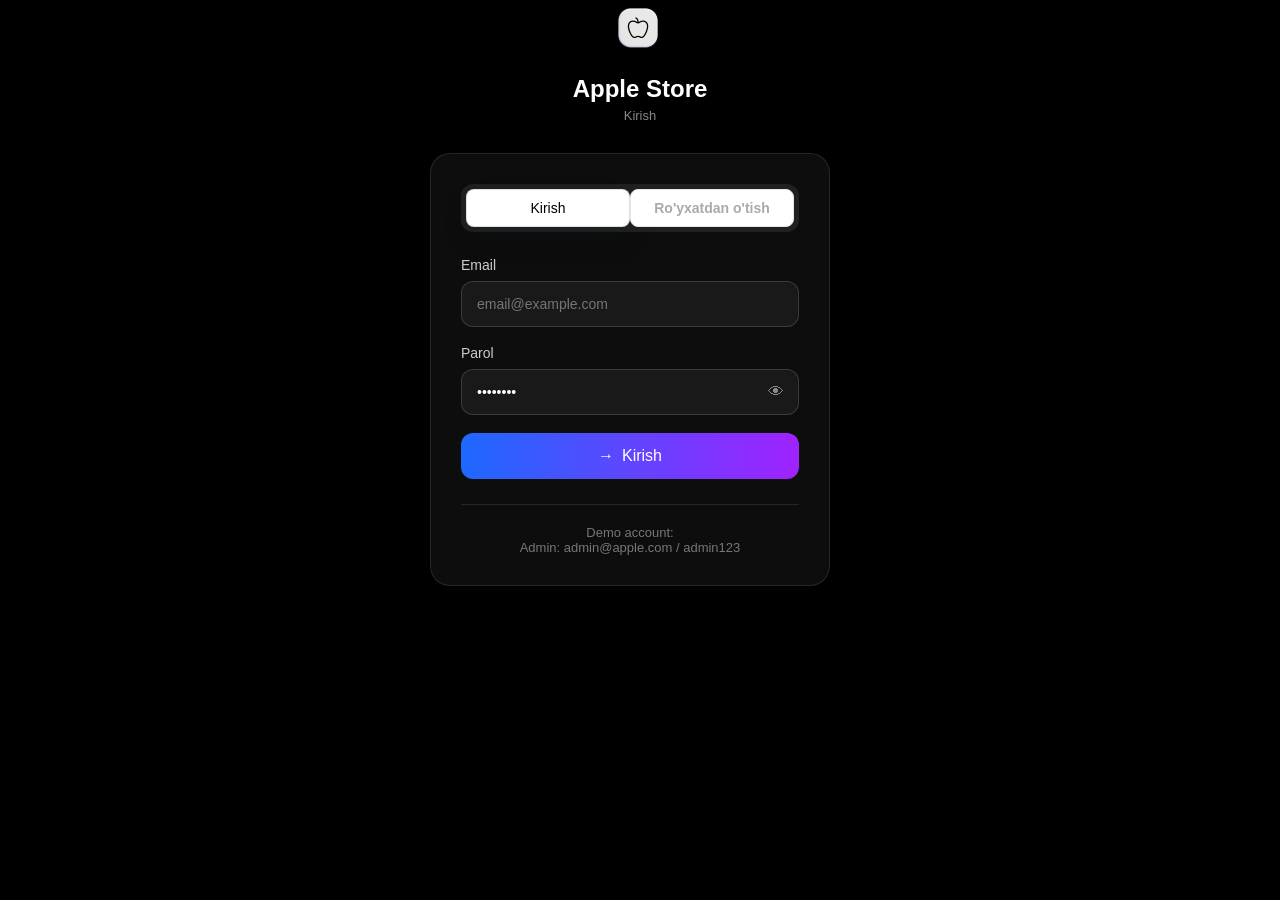
==== access.html @ a1ffae5e "the is end" ====
<!DOCTYPE html>
<html lang="en">
<head>
    <meta charset="UTF-8">
    <meta name="viewport" content="width=device-width, initial-scale=1.0">
    <title>Access</title>
    <link rel="stylesheet" href="apple.css">
</head>
<body>
    <div class="container">
    <div class="logo-section">
        <div class="apple-logo">
            <img class="" src="image.png" alt="">
        </div>
        <div class="title">Apple Store</div>
        <div class="subtitle" id="subtitle-text">Kirish</div>
    </div>

    <div class="auth-card">
        <div class="tabs">
            <div class="tab active" onclick="switchTab('login')">Kirish</div>
            <div class="tab" onclick="switchTab('register')">Ro'yxatdan o'tish</div>
        </div>

        <form id="login-form">
            <div class="form-group">
                <label>Email</label>
                <div class="input-wrapper">
                    <input type="email" placeholder="email@example.com">
                </div>
            </div>
            <div class="form-group">
                <label>Parol</label>
                <div class="input-wrapper">
                    <input type="password" value="password">
                    <span class="eye-icon">👁</span>
                </div>
            </div>
            <button type="submit" class="btn-submit">
                <span>→</span> Kirish
            </button>
        </form>

        <form id="register-form" class="hidden">
            <div class="form-group">
                <label>To'liq ism</label>
                <div class="input-wrapper"><input type="text" placeholder="Ismingiz"></div>
            </div>
            <div class="form-group">
                <label>Email</label>
                <div class="input-wrapper"><input type="email" placeholder="email@example.com"></div>
            </div>
            <div class="form-group">
                <label>Telefon</label>
                <div class="input-wrapper"><input type="text" placeholder="+998 90 123 45 67"></div>
            </div>
            <div class="form-group">
                <label>Parol</label>
                <div class="input-wrapper"><input type="password" placeholder="••••••••"></div>
            </div>
            <div class="form-group">
                <label>Parolni tasdiqlang</label>
                <div class="input-wrapper"><input type="password" placeholder="••••••••"></div>
            </div>
            <button type="submit" class="btn-submit">
                Ro'yxatdan o'tish
            </button>
        </form>

        <div class="demo-section" id="demo-info">
            <p>Demo account:</p>
            <p>Admin: admin@apple.com / admin123</p>
        </div>
    </div>
</div>


<script src="java.js"></script>
</body>
</html>
---- apple.css ----
* {
    margin: 0;
    padding: 0;
    box-sizing: border-box;
}

body {
  margin: 0;
  font-family: 'Arial', sans-serif;
  background-color: #0b0617; 
}

.header {
  background-color: #0b0617;
  padding: 15px 0;
  color: #ffffff;
  border-bottom: 1px solid rgba(255, 255, 255, 0.1);
}

.header__container {
  max-width: 1200px;
  margin: 0 auto;
  display: flex;
  align-items: center;
  justify-content: space-between;
  padding: 0 20px;
}

.header__logo-img {
    width: 50px;
    height: auto;
    cursor: pointer;
    transition: transform 0.6s ease-in-out;
}

.header__logo-img:hover {
    transform: rotate(360deg);
}

.header__logo {
  display: flex;
  align-items: center;
  text-decoration: none;
  gap: 10px;
}

.header__logo-text {
  font-size: 20px;
  font-weight: 500;
}

/* Navigatsiya */
.header__list {
  display: flex;
  list-style: none;
  gap: 30px;
  margin: 0;
  padding: 0;
  justify-content: center;
  align-items: center;
}

.header__link {
  color: #b0b0b0;
  text-decoration: none;
  font-size: 16px;
  transition: color 0.3s;
}

.header__link:hover {
  color: #ffffff;
}

.header__item--active {
  background-color: rgba(255, 255, 255, 0.1);
  padding: 8px 16px;
  border-radius: 8px;
}

.header__item--active{
  color: #ffffff;
}

.header__link--active {
  color: #ffffff;
}

.header__login-btn {
  background: linear-gradient(90deg, #3b59ff 0%, #8e2de2 100%);
  border: none;
  padding: 10px 25px;
  border-radius: 20px;
  color: white;
  font-size: 16px;
  cursor: pointer;
  display: flex;
  align-items: center;
  gap: 8px;
  transition: opacity 0.3s;
  


}

.header__login-btn:hover {
  opacity: 0.9;
}

.header__actions {
  display: flex;
  align-items: center;
  gap: 15px;
}

.hero {
  background: radial-gradient(circle at center, #1a0b2e 0%, #05020a 100%);
  min-height: 80vh; 
  display: flex;
  align-items: center;
  justify-content: center;
  text-align: center;
  color: #ffffff;
  padding: 40px 20px;
}

.hero__container {
  max-width: 800px;
}

.hero__badge {
  display: inline-flex;
  align-items: center;
  gap: 8px;
  background: rgba(255, 255, 255, 0.05);
  border: 1px solid rgba(255, 255, 255, 0.1);
  padding: 6px 16px;
  border-radius: 20px;
  margin-bottom: 30px;
}

.hero__badge-icon {
  color: #f4d03f;
}

.hero__badge-text {
  font-size: 14px;
  letter-spacing: 0.5px;
}

.hero__title {
  font-size: 72px; 
  font-weight: 600;
  line-height: 1.1;
  margin-bottom: 20px;
}

.hero__text {
  font-size: 18px;
  color: #b0b0b0;
  margin-bottom: 40px;
  max-width: 600px;
  margin-left: auto;
  margin-right: auto;
}

.hero__button {
  background-color: #ffffff;
  color: #000000;
  border: none;
  padding: 14px 32px;
  border-radius: 30px;
  font-size: 16px;
  font-weight: 500;
  cursor: pointer;
  display: inline-flex;
  align-items: center;
  gap: 10px;
  transition: transform 0.2s ease;
}

.hero__button:hover {
  transform: scale(1.05); 
}

.hero__button-arrow {
  font-size: 18px;
}

@media (max-width: 768px) {
  .hero__title {
    font-size: 40px;
  }
}



.section {
    background-color: #000000;
    padding: 40px 20px;
    width: 100%;
    margin: 0 auto;
}

.section__title {
    color: #ffffff;
    font-size: 68px;
    font-weight: 300;
    margin-bottom: 10px;
    margin-top: 77px;
    text-align: center;
}

.section__text {
    color: #b0b0b0;
    font-size: 20px;
    text-align: center;
    margin-bottom: 40px;
}



.product {
  position: relative;
  width: 420px;
  height: 280px;
  border-radius: 28px;
  overflow: hidden;
  background-color: #000;
  font-family: sans-serif;
}


.product__background {
  position: absolute;
  inset: 0;
}

.product__img {
  width: 100%;
  height: 100%;
  object-fit: cover;
  filter: brightness(0.5); 
}

.product__content {
  position: relative;
  height: 100%;
  padding: 32px;
  display: flex;
  flex-direction: column;
  color: white;
}

.product__icon-box {
  width: 48px;
  height: 48px;
  background: rgba(255, 255, 255, 0.15);
  backdrop-filter: blur(8px);
  border-radius: 12px;
  display: flex;
  align-items: center;
  justify-content: center;
  margin-bottom: 20px;
}

.product__title {
  font-size: 28px;
  margin: 0 0 8px 0;
}

.product__list {
  list-style: none; 
  padding: 0;
  margin: 0;
  display: flex;
  gap: 6px; 
  flex-wrap: wrap; 
}

.product__list-item {
  font-size: 16px;
  color: rgba(255, 255, 255, 0.7);
}

.product__link {
  margin-top: auto; 
  text-decoration: none;
  color: white;
  font-weight: 500;
  display: flex;
  align-items: center;
  gap: 5px;
}

.product__link-arrow {
  transition: transform 0.2s;
}

.product__link:hover .product__link-arrow {
  transform: translateX(4px);
}

.inventory__header {
    text-align: center;
    margin-bottom: 60px;
}

.inventory__title {
    font-size: 42px;
    font-weight: 600;
    margin-bottom: 10px;
}

.inventory__desc {
    color: #86868b;
    font-size: 18px;
}

/* Ro'yxat ko'rinishi */
.inventory__list {
    display: flex;
    flex-direction: column;
}

.inventory__item {
    display: flex;
    align-items: center;
    padding: 40px 0;
    border-bottom: 1px solid #333; /* Mahsulotlar orasidagi chiziq */
    transition: background 0.3s ease;
}

.inventory__item:hover {
    background: rgba(255, 255, 255, 0.03); /* Sichqoncha kelganda ozgina yorug'lik */
}

.inventory__visual {
    flex: 1;
    display: flex;
    justify-content: center;
}

.inventory__img {
    max-width: 200px;
    height: auto;
    object-fit: contain;
}

.inventory__info {
    flex: 1;
    padding-left: 40px;
}

.inventory__category {
    font-size: 12px;
    text-transform: uppercase;
    color: #0071e3; /* Ko'k rangli kategoriya */
    letter-spacing: 1px;
    font-weight: bold;
}

.inventory__name {
    font-size: 28px;
    margin: 10px 0;
}

.inventory__details {
    font-size: 16px;
    color: #a1a1a6;
    margin-bottom: 20px;
}

.inventory__btn {
    display: inline-block;
    color: #0071e3;
    text-decoration: none;
    font-size: 16px;
    font-weight: 400;
}

.inventory__btn:hover {
    text-decoration: underline;
}

/* Mobil qurilmalar uchun */
@media (max-width: 768px) {
    .inventory__item {
        flex-direction: column;
        text-align: center;
    }
    
    .inventory__info {
        padding-left: 0;
        margin-top: 20px;
    }
}


.showcase__header {
    text-align: center;
    margin-bottom: 50px;
}

.showcase__main-title {
  color: #ffffff;
    font-size: 40px;
    font-weight: 700;
    letter-spacing: -1px;
}

.showcase__subtitle {
    color: #808085;
    font-size: 16px;
}

/* Grid dizayni */
.showcase__grid {
    display: grid;
    grid-template-columns: 1fr 1fr;
    gap: 25px;
}

/* Har bir mahsulot bloki */
.showcase__unit {
    position: relative;
    background: linear-gradient(145deg, #1c1c1f, #111113);
    border: 1px solid #2a2a2d;
    border-radius: 28px;
    height: 400px;
    overflow: hidden;
    display: flex;
    transition: transform 0.4s ease, border-color 0.4s ease;
}

.showcase__unit:hover {
    transform: translateY(-5px);
    border-color: #444;
}

.showcase__content {
    flex: 1;
    padding: 40px;
    z-index: 2;
    display: flex;
    flex-direction: column;
}

/* Ikonka atrofidagi aylana */
.showcase__icon-ring {
    width: 45px;
    height: 45px;
    background: rgba(255, 255, 255, 0.05);
    border-radius: 12px;
    display: flex;
    align-items: center;
    justify-content: center;
    margin-bottom: 25px;
}

.showcase__icon-ring img {
    width: 22px;
    filter: invert(1);
}

.showcase__name {
  color: #ffffff;
    font-size: 26px;
    margin-bottom: 10px;
}

.showcase__text {
    color: #a1a1a6;
    font-size: 14px;
    line-height: 1.5;
    max-width: 180px;
}

.showcase__more {
    margin-top: auto;
    color: #fff;
    text-decoration: none;
    font-size: 14px;
    font-weight: 500;
}

/* Rasm joylashuvi */
.showcase__image-box {
    flex: 1;
    position: relative;
}

.showcase__img {
    /* position: absolute;
    bottom: -20px;
    right: -20px;
    width: 120%;
    height: auto;
    object-fit: cover;
    opacity: 0.8; */
    width: 300px;
    height: 400px;
}

/* Mobil uchun */
@media (max-width: 900px) {
    .showcase__grid {
        grid-template-columns: 1fr;
    }
    .showcase__unit {
        height: auto;
        min-height: 350px;
    }
}


/* Tashqi qobiq - qora fon berish uchun */
.footer__big-box {
    background-color: #000;
    padding: 100px 0;
    display: flex;
    justify-content: center;
    align-items: center;
}

/* Asosiy gradient blok */
.footer {
    width: 90%;
    max-width: 800px;
    background: linear-gradient(135deg, #4d5efb 0%, #a633f7 50%, #f52d8e 100%);
    border-radius: 30px; /* Yumshoq burchaklar */
    padding: 60px 20px;
    text-align: center;
    box-shadow: 0 20px 40px rgba(0, 0, 0, 0.3);
}

.footer__container {
    display: flex;
    justify-content: center;
    align-items: center;
}

/* Sarlavha stili */
.footer__title {
    color: #fff;
    font-size: 36px;
    font-weight: 700;
    margin: 0 0 15px 0;
    line-height: 1.2;
    font-family: 'Arial', sans-serif;
}

/* Kichik matn */
.footer__text {
    color: rgba(255, 255, 255, 0.9);
    font-size: 16px;
    margin-bottom: 35px;
}

/* Tugma dizayni */
.footer__btn {
    background-color: #fff;
    border: none;
    border-radius: 50px; /* Dumaloq tugma */
    padding: 12px 35px;
    cursor: pointer;
    transition: transform 0.2s ease, box-shadow 0.2s ease;
}

.footer__btn:hover {
    transform: scale(1.05); /* Sichqoncha kelganda kattalashadi */
    box-shadow: 0 10px 20px rgba(0, 0, 0, 0.1);
}

.user-icon {
    color: #000;
    font-size: 16px;
    font-weight: 600;
    margin: 0;
}

/* Mobil qurilmalar uchun moslashuv */
@media (max-width: 600px) {
    .footer__title {
        font-size: 24px;
    }
    
    .footer {
        padding: 40px 15px;
        margin: 0 20px;
    }
}

.container {
    max-width: 1200px;
    margin: 0 auto;
    padding: 60px 20px;
}

.main-container {
    max-width: 1200px;
    margin: 0 auto;
    padding: 0 20px;
}

.btn {
    padding: 14px 28px;
    border-radius: 30px;
    text-decoration: none;
    font-weight: 600;
    display: inline-block;
    border: none;
    transition: 0.3s ease;
    cursor: pointer;
}

.btn--blue { 
    background: #0071e3; 
    color: #fff; 
}

.btn--outline { 
    border: 1px solid #424245; 
    color: #fff; 
}

.btn--white { 
    background: #fff; 
    color: #000; 
}

.btn--glass { 
    background: rgba(255, 255, 255, 0.1); 
    color: #fff; 
    border: 1px solid rgba(255, 255, 255, 0.4); 
}

.intro { 
    text-align: center; 
    padding: 100px 0; 
}

.intro__label { 
    color: #86868b; 
    font-size: 14px; 
    font-weight: 700; 
    margin-bottom: 15px; 
    display: block; 
}

.intro__title { 
    font-size: clamp(40px, 8vw, 72px); 
    line-height: 1.1; 
    background: linear-gradient(#fff, #a2a2f1); 
    -webkit-background-clip: text; 
    -webkit-text-fill-color: transparent; 
}

.intro__subtitle { 
    color: #86868b; 
    font-size: 20px; 
    margin: 30px auto; 
    max-width: 600px; 
}

.intro__img { 
    width: 100%; 
    max-width: 550px; 
    border-radius: 30px; 
    margin: 40px 0; 
}

.intro__actions { 
    display: flex; 
    justify-content: center; 
    gap: 15px; 
}

.colors { 
    text-align: center; 
    padding: 60px 0; 
}

.colors__title { 
    font-size: 36px; 
    margin-bottom: 10px; 
}

.colors__text { 
    color: #86868b; 
    font-size: 18px; 
}

.colors__list { 
    display: flex; 
    justify-content: center; 
    gap: 25px; 
    flex-wrap: wrap; 
}

.colors__item { 
    display: grid; 
    align-items: center; 
    font-size: 14px; 
}

.colors__dot { 
    width: 20px; 
    height: 20px; 
    border-radius: 50%; 
    margin-right: 8px; 
    border: 1px solid #333; 
}

.colors__dot--natural {
   background: #8e8e88;
   width: 100px;
   height: 100px;
   margin-top: 25px;
}
.colors__dot--blue {
  background: #2f4452; 
  width: 100px;
  height: 100px;
  margin-top: 25px;
}
.colors__dot--white {
  background: #e5e5e5; 
  width: 100px;
  height: 100px;
  margin-top: 25px;
}
.colors__dot--black {
  background: #35393b; 
  width: 100px;
  height: 100px;
  margin-top: 25px;
}

.features { 
    padding: 100px 0; 
}

.features__main-title { 
    text-align: center; 
    font-size: 48px; 
    margin-bottom: 10px; 
}

.features__main-desc { 
    text-align: center; 
    color: #86868b; 
    margin-bottom: 50px; 
}

.features__grid { 
    display: grid; 
    grid-template-columns: repeat(auto-fit, minmax(320px, 1fr)); 
    gap: 20px; 
}

.feature-card { 
    background: #121212; 
    padding: 40px; 
    border-radius: 25px; 
    border: 1px solid #222; 
}

.feature-card__title { 
    font-size: 24px; 
    margin-bottom: 15px; 
}

.feature-card__info { 
    color: #86868b; 
    font-size: 16px; 
}

.specs { 
    padding: 80px 0; 
}

.specs__title { 
    text-align: center; 
    font-size: 36px; 
    margin-bottom: 40px; 
}

.specs__box { 
    background: #0c0c0c; 
    border-radius: 25px; 
    padding: 40px; 
}

.specs__row { 
    display: flex; 
    justify-content: space-between; 
    border-bottom: 1px solid #222; 
    padding: 20px 0; 
    flex-wrap: wrap; 
    gap: 20px; 
}

.specs__row:last-child { 
    border-bottom: none; 
}

.specs__item { 
    width: 45%; 
    display: flex; 
    justify-content: space-between; 
    min-width: 250px; 
}

.specs__item span { 
    color: #86868b; 
}

.banner { 
    padding: 100px 0; 
}

.banner__card { 
    background: linear-gradient(135deg, #0071e3, #b644f5); 
    padding: 80px 40px; 
    border-radius: 40px; 
    text-align: center; 
}

.banner__title { 
    font-size: clamp(30px, 5vw, 48px); 
    margin-bottom: 15px; 
}

.banner__text { 
    font-size: 18px; 
    margin-bottom: 40px; 
    opacity: 0.9; 
}

.banner__buttons { 
    display: flex; 
    justify-content: center; 
    gap: 20px; 
    flex-wrap: wrap; 
}

@media (max-width: 768px) {
    .intro__actions, .banner__buttons { 
        flex-direction: column; 
        align-items: center; 
    }
    .btn { 
        width: 100%; 
        max-width: 300px; 
    }
    .specs__item { 
        width: 100%; 
    }
}




:root {
  --blue: #00c2ff;
  --black: #000;
  --dark: #111;
  --gray: #86868b;
}

body {
  background: var(--black);
  color: #fff;
  font-family: sans-serif;
  margin: 0;
}

.mc-box {
  max-width: 1100px;
  margin: 0 auto;
  padding: 60px 20px;
}

/* Header Section */
.mc-header {
  text-align: center;
  margin-bottom: 100px;
}

.mc-title {
  font-size: 45px;
  margin: 0;
}

.mc-desc {
  color: var(--gray);
  margin: 10px 0 50px;
}

/* Grid System */
.mc-grid {
  display: grid;
  grid-template-columns: repeat(auto-fit, minmax(280px, 1fr));
  gap: 25px;
}

/* Card Style */
.mc-card {
  background: var(--dark);
  border: 1px solid #222;
  border-radius: 20px;
  padding: 40px 25px;
  transition: 0.3s ease;
}

.mc-card:hover {
  transform: translateY(-8px);
  border-color: #444;
}

.mc-card.mc-active {
  border-color: var(--blue);
}

/* Card Elements */
.mc-chip {
  width: 50px;
  height: 50px;
  border: 2px solid var(--blue);
  border-radius: 10px;
  color: var(--blue);
  display: flex;
  align-items: center;
  justify-content: center;
  margin: 0 auto 25px;
  font-size: 22px;
}

.mc-name {
  font-size: 26px;
  margin: 0 0 15px;
}

.mc-spec {
  color: var(--gray);
  font-size: 14px;
  line-height: 1.8;
  margin-bottom: 25px;
}

.mc-user {
  font-size: 13px;
  color: #555;
  min-height: 40px;
}

.mc-cost {
  font-size: 24px;
  font-weight: bold;
  color: var(--blue);
}

/* Banner Section */
.mc-banner {
  margin-top: 120px;
}

.mc-flex {
  display: flex;
  align-items: center;
  gap: 60px;
  flex-wrap: wrap;
}

.mc-img, 
.mc-info {
  flex: 1;
  min-width: 320px;
}

.mc-img img {
  width: 100%;
  border-radius: 15px;
}

/* Banner Elements */
.mc-big-title {
  font-size: 42px;
  line-height: 1.1;
  margin: 0;
}

.mc-big-title span {
  color: var(--blue);
}

.mc-p {
  color: var(--gray);
  font-size: 17px;
  margin: 25px 0;
}

.mc-list {
  list-style: none;
  padding: 0;
}

.mc-list li {
  position: relative;
  padding-left: 25px;
  margin-bottom: 12px;
  font-size: 15px;
}

.mc-list li::before {
  content: "•";
  position: absolute;
  left: 0;
  color: var(--blue);
  font-weight: bold;
}

/* Mobile View */
@media (max-width: 768px) {
  .mc-flex {
    flex-direction: column;
    text-align: center;
  }
  
  .mc-title {
    font-size: 32px;
  }
}



:root {
  --blue:  #00c2ff;
  --purp:  #a456ff;
  --gray:  #86868b;
  --card:  #0d0d0f;
  --line:  #1d1d1f;
}

body {
  margin:     0;
  background: #000;
  color:      #fff;
  font-family: -apple-system, sans-serif;
}

.x-box {
  max-width:  1100px;
  margin:     0 auto;
  padding:    80px 20px;
}

/* Sections */
.x-sec {
  text-align:    center;
  margin-bottom: 100px;
}

.x-h {
  font-size:   clamp(30px, 5vw, 42px);
  font-weight: 600;
  margin:      0 0 15px;
}

.x-p {
  color:         var(--gray);
  font-size:     18px;
  margin-bottom: 50px;
}

/* Grid */
.x-grid {
  display:               grid;
  grid-template-columns: repeat(auto-fit, minmax(320px, 1fr));
  gap:                   16px;
}

.x-item {
  display:       flex;
  gap:           20px;
  padding:       30px;
  background:    var(--card);
  border:        1px solid var(--line);
  border-radius: 16px;
  text-align:    left;
  transition:    0.3s ease;
}

.x-item:hover {
  border-color: #444;
}

.x-ico {
  color:      var(--blue);
  font-size:  24px;
  font-style: normal;
}

.x-txt h3 {
  margin:    0 0 8px;
  font-size: 18px;
}

.x-txt p {
  color:       var(--gray);
  font-size:   14px;
  line-height: 1.5;
  margin:      0;
}

/* Stats */
.x-row {
  display:         flex;
  justify-content: center;
  flex-wrap:       wrap;
  gap:             20px;
}

.x-st {
  display:         flex;
  flex-direction:  column;
  align-items:     center;
  justify-content: center;
  flex:            1;
  min-width:       280px;
  height:          170px;
  background:      var(--card);
  border-radius:   20px;
  border:          1.5px solid transparent;
}

.x-st--c { border-color: rgba(0, 194, 255, 0.2); }
.x-st--p { border-color: rgba(164, 86, 255, 0.2); }

.x-v {
  font-size:   36px;
  font-weight: 700;
  color:       var(--blue);
}

.x-l {
  color:      var(--gray);
  font-size:  14px;
  margin-top: 10px;
}

/* CTA Banner */
.x-grad {
  text-align:    center;
  padding:       80px 40px;
  background:    linear-gradient(135deg, #0071e3, #00c2ff);
  border-radius: 24px;
}

.x-btns {
  display:         flex;
  justify-content: center;
  gap:             16px;
  margin-top:      40px;
}

.x-btn {
  padding:       14px 32px;
  border-radius: 40px;
  border:        none;
  font-weight:   600;
  font-size:     16px;
  cursor:        pointer;
  transition:    0.2s;
}

.x-btn--w { background: #fff; color: #000; }
.x-btn--g { background: rgba(0,0,0,0.2); color: #fff; border: 1px solid rgba(255,255,255,0.3); }

.x-btn:hover {
  transform: scale(1.05);
  opacity:   0.9;
}

@media (max-width: 768px) {
  .x-row { flex-direction: column; }
  .x-btns { flex-direction: column; }
}


.x__box{
  display: flex;
  
}



.intro1 {
      text-align: center; 
    padding: 100px 0; 
    background-color:brown;
}

.v-promo {
    min-height: 100vh;
    display: flex;
    align-items: center;
    justify-content: center;
    text-align: center;
    padding: 100px 24px;
    background: radial-gradient(circle at 50% 40%, #2a0e0e 0%, #000 75%);
}

/* ELEMENT: wrapper */
.v-promo__wrapper {
    max-width: 1200px;
    width: 100%;
}

/* ELEMENT: tagline */
.v-promo__tagline {
    display: block;
    font-size: 14px;
    font-weight: 600;
    color: #ff3b30;
    letter-spacing: 0.1em;
    margin-bottom: 20px;
}

/* ELEMENT: main-title */
.v-promo__main-title {
    font-size: clamp(42px, 9vw, 72px);
    font-weight: 700;
    line-height: 1.05;
    margin-bottom: 24px;
    background: linear-gradient(180deg, #ff9f0a 0%, #ff375f 100%);
    -webkit-background-clip: text;
    -webkit-text-fill-color: transparent;
}

/* ELEMENT: summary */
.v-promo__summary {
    font-size: 20px;
    color: #86868b;
    max-width: 580px;
    margin: 0 auto 48px;
    line-height: 1.45;
}

/* MODIFIER: summary--blue */
.v-promo__summary--blue {
    color: #0071e3;
    font-weight: 500;
}

/* ELEMENT: image */
.v-promo__image {
    max-width: 100%;
    height: auto;
    margin-bottom: 56px;
    user-select: none;
}

/* ELEMENT: nav (Tugmalar guruhi) */
.v-promo__nav {
    display: flex;
    justify-content: center;
    gap: 24px;
    flex-wrap: wrap;
}

/* ELEMENT: cta (Tugma) */
.v-promo__cta {
    padding: 14px 30px;
    border-radius: 980px;
    text-decoration: none;
    font-size: 16px;
    font-weight: 400;
    transition: 0.3s cubic-bezier(0.4, 0, 0.2, 1);
}

/* MODIFIER: cta--primary */
.v-promo__cta--primary {
    background-color: #e30000;
    color: #fff;
}

.v-promo__cta--primary:hover {
    background-color: #ff453a;
    transform: translateY(-2px);
}

/* MODIFIER: cta--secondary */
.v-promo__cta--secondary {
    color: #f5f5f7;
    border: 1px solid #424245;
    background: rgba(255, 255, 255, 0.05);
}

.v-promo__cta--secondary:hover {
    background: rgba(255, 255, 255, 0.1);
    border-color: #86868b;
}

/* Mobil adaptivlik */
@media (max-width: 480px) {
    .v-promo {
        padding: 60px 16px;
    }
    .v-promo__nav {
        flex-direction: column;
        align-items: center;
        gap: 16px;
    }
    .v-promo__cta {
        width: 100%;
        max-width: 280px;
    }
}







:root {
            --bg: #000;
            --card: #0c0c0c;
            --accent: #ff3b30;
            --text-dim: #86868b;
        }

        /* Asosiy konteyner klasslari */
        .f-center { display: flex; align-items: center; justify-content: center; }
        .f-between { display: flex; align-items: center; justify-content: space-between; }
        .grid-3 { display: grid; grid-template-columns: repeat(auto-fit, minmax(300px, 1fr)); gap: 20px; }
        
        /* Antiqa Dizayn klasslari */
        .glass-card { 
            background: var(--card); 
            padding: 35px; 
            border-radius: 24px; 
            border: 1px solid #1a1a1a;
            transition: 0.4s cubic-bezier(0.4, 0, 0.2, 1);
        }
        .glass-card:hover { 
            border-color: #444; 
            transform: translateY(-8px) scale(1.02);
            box-shadow: 0 20px 40px rgba(0,0,0,0.4);
        }

        .neon-glow { 
            width: 250px; height: 250px; border-radius: 50%;
            background: radial-gradient(circle, rgba(255,59,48,0.2) 0%, transparent 70%);
            animation: breathe 4s infinite;
        }

        .apple-badge { 
            background: var(--accent); font-size: 11px; font-weight: 800;
            padding: 4px 12px; border-radius: 100px; text-transform: uppercase;
        }

        /* Matn klasslari */
        .txt-huge { font-size: 72px; font-weight: 700; letter-spacing: -3px; margin: 15px 0; }
        .txt-dim { color: var(--text-dim); font-size: 18px; line-height: 1.6; }
        .txt-gradient { background: linear-gradient(180deg, #fff 0%, #888 100%); -webkit-background-clip: text; -webkit-text-fill-color: transparent; }

        @keyframes breathe {
            0%, 100% { transform: scale(1); opacity: 0.5; }
            50% { transform: scale(1.15); opacity: 1; }
        }

        /* Ikonka uchun kichik antiqa klass */
        .icon-box { width: 48px; height: 48px; border-radius: 12px; margin-bottom: 20px; }

        @media (max-width: 768px) {
            .f-between { flex-direction: column; text-align: center; }
            .txt-huge { font-size: 45px; }
        }


        .grid-4 { margin-top: 20px; display: grid; grid-template-columns: repeat(auto-fit, minmax(300px, 1fr)); gap: 20px; }








        /* 2. LAYOUT BLOCKS */
        .container { max-width: 1100px; margin: 0 auto; padding: 100px 20px; }
        .flex-row { display: flex; align-items: center; justify-content: space-between; gap: 40px; }
        .text-center { text-align: center; }

        /* 3. DISPLAY SECTION (BEM: .display-block) */
        .display-block__image {
            flex: 1;
            border-radius: 30px;
            overflow: hidden;
            box-shadow: 0 0 50px rgba(255,255,255,0.05);
        }
        .display-block__image img { width: 100%; display: block; filter: brightness(0.9); }

        .display-block__content { flex: 1; }
        .display-block__title { font-size: 48px; font-weight: 700; line-height: 1.1; margin-bottom: 20px; }
        .display-block__desc { color: #86868b; font-size: 18px; margin-bottom: 30px; }

        /* Stats Sub-block */
        .stat-card {
            background: #121212;
            padding: 20px 25px;
            border-radius: 18px;
            margin-bottom: 15px;
            border: 1px solid #1d1d1f;
        }
        .stat-card__value { font-size: 24px; font-weight: 600; display: block; }
        .stat-card__label { color: #86868b; font-size: 14px; }

        /* 4. SIZE SELECTOR SECTION (BEM: .size-picker) */
        .size-picker { margin-top: 150px; }
        .size-picker__title { font-size: 40px; margin-bottom: 50px; }

        .size-grid { display: flex; justify-content: center; gap: 20px; }
        .size-card {
            background: #000;
            border: 2px solid #1d1d1f;
            padding: 40px 60px;
            border-radius: 25px;
            cursor: pointer;
            transition: 0.3s all ease;
            width: 280px;
        }
        .size-card:hover { border-color: #424245; background: #0a0a0a; transform: translateY(-5px); }
        .size-card--active { border-color: #0071e3; background: rgba(0, 113, 227, 0.05); }

        .size-card__val { font-size: 32px; font-weight: 700; display: block; margin-bottom: 10px; }
        .size-card__type { color: #86868b; font-size: 16px; margin-bottom: 5px; }
        .size-card__info { color: #424245; font-size: 12px; }

        /* 5. COLOR PICKER SECTION (BEM: .color-swatch) */
        .color-picker { margin-top: 150px; }
        .color-picker__title { font-size: 36px; margin-bottom: 10px; }
        .color-picker__subtitle { color: #86868b; margin-bottom: 40px; }

        .swatch-group { display: flex; justify-content: center; gap: 25px; flex-wrap: wrap; }
        .swatch { text-align: center; cursor: pointer; transition: 0.2s; }
        .swatch:hover { transform: scale(1.1); }
        
        .swatch__circle {
            width: 45px; height: 45px;
            border-radius: 50%;
            margin: 0 auto 10px;
            border: 2px solid transparent;
            box-shadow: inset 0 0 10px rgba(0,0,0,0.5);
        }
        .swatch__name { font-size: 11px; color: #86868b; text-transform: capitalize; }

        /* Color Variants */
        .swatch__circle--midnight { background: #1b2028; }
        .swatch__circle--starlight { background: #f0ede4; }
        .swatch__circle--red { background: #e30000; }
        .swatch__circle--blue { background: #236df1; }
        .swatch__circle--storm { background: #4e5b6b; }
        .swatch__circle--pink { background: #f1bdd2; }

        /* RESPONSIVE */
        @media (max-width: 768px) {
            .flex-row { flex-direction: column; text-align: center; }
            .size-grid { flex-direction: column; align-items: center; }
            .size-card { width: 100%; }
        }


        :root {
            --bg-black: black;
            --card-red: rgba(227, 0, 0, 0.05);
            --card-orange: rgba(255, 149, 0, 0.05);
            --card-purple: rgba(175, 82, 222, 0.05);
            --cta-gradient: linear-gradient(135deg, #ff3b30 0%, #ff2d55 100%);
            --text-gray: #86868b;
        }

        .container {
            max-width: 1000px;
            margin: 0 auto;
        }

        /* 2. SPECIFICATION CARDS (Statistikalar) */
        .spec {
            display: grid;
            grid-template-columns: repeat(3, 1fr);
            gap: 20px;
            margin-bottom: 120px;
        }

        .spec-card {
            padding: 40px 20px;
            border-radius: 20px;
            text-align: center;
            border: 1px solid rgba(255, 255, 255, 0.05);
            transition: transform 0.3s ease;
        }

        .spec-card:hover {
            transform: translateY(-5px);
            border-color: rgba(255, 255, 255, 0.1);
        }

        /* Modifikatorlar: Har bir karta uchun o'ziga xos rang */
        .spec-card--battery { background-color: var(--card-red); color: #ff453a; }
        .spec-card--water { background-color: var(--card-orange); color: #ff9f0a; }
        .spec-card--workout { background-color: var(--card-purple); color: #bf5af2; }

        .spec-card__value {
            font-size: 48px;
            font-weight: 600;
            display: block;
            margin-bottom: 8px;
        }

        .spec-card__label {
            color: var(--text-gray);
            font-size: 14px;
            font-weight: 500;
        }

        /* 3. CALL TO ACTION (Banner qismi) */
        .buy-banner {
            background: var(--cta-gradient);
            padding: 80px 40px;
            border-radius: 30px;
            text-align: center;
            box-shadow: 0 20px 40px rgba(255, 45, 85, 0.2);
        }

        .buy-banner__title {
            font-size: 44px;
            font-weight: 700;
            margin-bottom: 15px;
            letter-spacing: -0.5px;
        }

        .buy-banner__subtitle {
            font-size: 16px;
            opacity: 0.9;
            margin-bottom: 40px;
            display: block;
        }

        .buy-banner__actions {
            display: flex;
            justify-content: center;
            gap: 15px;
        }

        /* Tugmalar uchun umumiy stil */
        .btn {
            padding: 12px 30px;
            border-radius: 100px;
            font-size: 14px;
            font-weight: 600;
            text-decoration: none;
            transition: all 0.2s ease;
            border: none;
            cursor: pointer;
        }

        .btn--primary {
            background-color: #ffffff;
            color: #000000;
        }

        .btn--primary:hover {
            background-color: #f5f5f7;
            transform: scale(1.05);
        }

        .btn--secondary {
            background-color: rgba(255, 255, 255, 0.2);
            color: #ffffff;
            backdrop-filter: blur(10px);
        }

        .btn--secondary:hover {
            background-color: rgba(255, 255, 255, 0.3);
        }

        /* 4. RESPONSIVE */
        @media (max-width: 768px) {
            .specs { grid-template-columns: 1fr; }
            .buy-banner__title { font-size: 32px; }
            .buy-banner__actions { flex-direction: column; align-items: center; }
            .btn { width: 100%; max-width: 250px; }
        }

        /* Admin panel styles */
        body.admin-body {
            background-color: #f7f8fb;
            color: #0f172a;
        }

        .admin-panel {
            max-width: 1180px;
            margin: 0 auto;
            padding: 32px 24px 60px;
            font-family: 'Inter', sans-serif;
        }

        .admin-header {
            display: flex;
            align-items: flex-start;
            justify-content: space-between;
            gap: 24px;
            flex-wrap: wrap;
            margin-bottom: 32px;
        }

        .admin-tabs {
            display: flex;
            gap: 10px;
            flex-wrap: wrap;
        }

        .tab {
            border: 1px solid #d8e2ef;
            background: #f8fafc;
            color: #0f172a;
            border-radius: 999px;
            padding: 10px 18px;
            font-size: 14px;
            font-weight: 700;
            cursor: pointer;
            transition: all 0.2s ease;
        }

        .tab.active {
            background: #ffffff;
            border-color: #0f172a;
            box-shadow: 0 8px 24px rgba(15, 23, 42, 0.08);
        }

        .admin-section {
            display: none;
        }

        .admin-section.active {
            display: block;
        }

        .admin-badge {
            color: #334155;
            font-size: 13px;
            font-weight: 700;
            text-transform: uppercase;
            letter-spacing: 0.18em;
            margin-bottom: 10px;
        }

        .admin-title {
            font-size: 36px;
            font-weight: 700;
            margin: 0 0 6px;
            color: #0f172a;
        }

        .admin-subtitle {
            color: #64748b;
            font-size: 15px;
            line-height: 1.7;
        }

        .admin-tabs {
            display: flex;
            gap: 12px;
            flex-wrap: wrap;
        }

        .tab {
            border: 1px solid #e2e8f0;
            background-color: #ffffff;
            color: #334155;
            padding: 10px 18px;
            border-radius: 999px;
            font-weight: 700;
            cursor: pointer;
            transition: all 0.2s ease;
        }

        .tab.active {
            border-color: rgba(148, 163, 184, 0.32);
            background-color: #f8fafc;
            box-shadow: 0 14px 30px rgba(15, 23, 42, 0.08);
        }

        .admin-stats-grid {
            display: grid;
            grid-template-columns: repeat(4, minmax(0, 1fr));
            gap: 20px;
            margin-bottom: 28px;
        }

        .admin-card {
            background-color: #ffffff;
            border: 1px solid #e2e8f0;
            border-radius: 24px;
            padding: 24px;
            box-shadow: 0 16px 40px rgba(15, 23, 42, 0.06);
        }

        .card-meta {
            display: flex;
            justify-content: space-between;
            gap: 10px;
            color: #64748b;
            font-size: 13px;
            margin-bottom: 18px;
        }

        .card-value {
            font-size: 38px;
            font-weight: 700;
            color: #0f172a;
            display: block;
            margin-bottom: 10px;
        }

        .card-note {
            color: #94a3b8;
            font-size: 13px;
        }

        .admin-lists-grid {
            display: grid;
            grid-template-columns: 1.15fr 0.85fr;
            gap: 20px;
        }

        .admin-list-card h2 {
            font-size: 20px;
            margin: 0 0 6px;
            color: #0f172a;
        }

        .admin-list-card p {
            color: #64748b;
            margin: 0 0 22px;
            font-size: 14px;
        }

        .user-list,
        .order-list {
            list-style: none;
            padding: 0;
            margin: 0;
        }

        .user-item,
        .order-item {
            display: flex;
            justify-content: space-between;
            align-items: center;
            padding: 18px 0;
            border-bottom: 1px solid #e2e8f0;
        }

        .user-item:last-child,
        .order-item:last-child {
            border-bottom: none;
        }

        .user-item__info strong,
        .order-item__info strong {
            display: block;
            font-size: 15px;
            color: #0f172a;
            margin-bottom: 4px;
        }

        .user-item__info span,
        .order-item__info span {
            color: #64748b;
            font-size: 13px;
        }

        .user-item time {
            color: #94a3b8;
            font-size: 13px;
            white-space: nowrap;
        }

        .order-item__meta {
            display: flex;
            flex-direction: column;
            align-items: flex-end;
            gap: 8px;
            text-align: right;
        }

        .order-amount {
            font-weight: 700;
            color: #0f172a;
        }

        .status {
            display: inline-flex;
            align-items: center;
            justify-content: center;
            padding: 6px 12px;
            border-radius: 999px;
            font-size: 12px;
            font-weight: 700;
            letter-spacing: 0.04em;
            text-transform: uppercase;
        }

        .status-new {
            background-color: #0f172a;
            color: #ffffff;
        }

        .status-pending {
            background-color: #f8fafc;
            color: #0f172a;
            border: 1px solid #cbd5e1;
        }

        .status-success {
            background-color: #e2f2ff;
            color: #0b5e97;
            border: 1px solid #a5d8ff;
        }

        .admin-card-header {
            display: flex;
            align-items: flex-start;
            justify-content: space-between;
            gap: 16px;
            margin-bottom: 24px;
        }

        .admin-table-wrap {
            overflow-x: auto;
        }

        .admin-table {
            width: 100%;
            border-collapse: collapse;
            min-width: 720px;
            background-color: #ffffff;
        }

        .admin-table th,
        .admin-table td {
            padding: 18px 20px;
            text-align: left;
            border-bottom: 1px solid #e2e8f0;
            color: #334155;
            font-size: 14px;
        }

        .admin-table thead th {
            font-weight: 700;
            color: #0f172a;
            border-bottom: 2px solid #cbd5e1;
        }

        .admin-table tbody tr:hover {
            background-color: #f8fafc;
        }

        .admin-users-card {
            padding: 32px;
        }

        .admin-users-card .admin-title {
            font-size: 28px;
            margin-bottom: 8px;
        }

        .admin-users-card .admin-subtitle {
            font-size: 15px;
            margin: 0;
        }

        @media (max-width: 990px) {
            .admin-stats-grid,
            .admin-lists-grid {
                grid-template-columns: 1fr;
            }
            .admin-header {
                align-items: flex-start;
            }
            .order-item__meta {
                align-items: flex-start;
                text-align: left;
            }
        }

        @media (max-width: 640px) {
            .admin-panel {
                padding: 20px 16px 40px;
            }
            .tab {
                width: 100%;
            }
        }


        



        .logo-section {
            margin-bottom: 30px;
        }

        .apple-logo {
            background: #000000;
            border-radius: 12px;
            display: inline-block;
            margin-left: 550px;
            padding: 8px;
            margin-bottom: 15px;
                width: 50px;
    height: auto;
    cursor: pointer;
    transition: transform 0.6s ease-in-out;
        }

        .apple-logo img {
            width: 40px;
            border-radius: 10px;
            display: block;
            height: auto;
            cursor: pointer;
            transition: transform 0.6s ease-in-out;
        }

        .title {
            font-size: 24px;
            font-weight: 600;
            margin-bottom: 5px;
            text-align: center;
        }

        .subtitle {
            font-size: 13px;
            text-align: center;
            color: #888;
            margin-bottom: 25px;
        }

        .auth-card {
            background: rgba(255, 255, 255, 0.05);
            border: 1px solid rgba(255, 255, 255, 0.1);
            border-radius: 20px;
            padding: 30px;
            backdrop-filter: blur(10px);
            text-align: center;
            width: 400px;
            display: block;
            margin-left: 370px;
        }

        /* Tab Switcher */
        .tabs {
            background: rgba(255, 255, 255, 0.08);
            border-radius: 12px;
            display: flex;
            padding: 5px;
            margin-bottom: 25px;
            text-align: center;
        }

        .tab {
            flex: 1;
            padding: 10px;
            cursor: pointer;
            border-radius: 8px;
            font-size: 14px;
            transition: 0.3s;
            color: #aaa;
            text-align: center;
        }

        .tab.active {
            background: white;
            color: black;
            font-weight: 500;
        }

        .form-group {
            text-align: left;
            margin-bottom: 18px;
        }

        .form-group label {
            display: block;
            font-size: 14px;
            margin-bottom: 8px;
            color: #ccc;
        }

        .input-wrapper {
            position: relative;
        }

        .input-wrapper input {
            width: 100%;
            background: rgba(255, 255, 255, 0.05);
            border: 1px solid rgba(255, 255, 255, 0.15);
            border-radius: 12px;
            padding: 14px 15px;
            color: white;
            outline: none;
            font-size: 14px;
        }

        .input-wrapper .eye-icon {
            position: absolute;
            right: 15px;
            top: 50%;
            transform: translateY(-50%);
            color: #888;
            cursor: pointer;
        }

        /* Submit Button */
        .btn-submit {
            width: 100%;
            padding: 14px;
            border: none;
            border-radius: 12px;
            background: linear-gradient(90deg, #1e69ff, #a022ff);
            color: white;
            font-size: 16px;
            font-weight: 500;
            cursor: pointer;
            display: flex;
            align-items: center;
            justify-content: center;
            gap: 8px;
            margin-top: 10px;
        }

        .demo-section {
            margin-top: 25px;
            border-top: 1px solid rgba(255, 255, 255, 0.1);
            padding-top: 20px;
            font-size: 13px;
            color: #777;
        }

        .hidden {
            display: none;
        }










        /* Asosiy fon va konteyner sozlamalari */
.adaptive-audio {
    background-color: #000000; /* Qora fon */
    padding: 80px 0;
    color: #ffffff;
    font-family: -apple-system, BlinkMacSystemFont, "Segoe UI", Roboto, sans-serif;
    text-align: center;
}

.container {
    max-width: 1200px;
    margin: 0 auto;
    padding: 0 20px;
}

/* Sarlavhalar stili */
.adaptive-audio__title {
    font-size: 40px;
    font-weight: 600;
    margin-bottom: 10px;
}

.adaptive-audio__subtitle {
    font-size: 16px;
    color: #a1a1a6; /* Kulrang matn */
    margin-bottom: 50px;
}

/* Kartochkalar ro'yxati (Grid) */
.adaptive__list {
    list-style: none;
    padding: 0;
    display: flex;
    justify-content: center;
    gap: 20px;
    flex-wrap: wrap; /* Mobil qurilmalar uchun */
}

/* Har bir alohida kartochka stili */
.adaptive__item {
    background: rgba(255, 255, 255, 0.05); /* Yarim shaffof fon */
    border: 1px solid rgba(255, 255, 255, 0.1);
    border-radius: 20px;
    padding: 40px 30px;
    width: 300px;
    transition: transform 0.3s ease, background 0.3s ease;
}

.adaptive__item:hover {
    background: rgba(255, 255, 255, 0.08);
    transform: translateY(-5px); /* Sichqoncha ustiga kelganda biroz ko'tariladi */
}

/* Kartochka ichidagi elementlar */
.adaptive__item img {
    width: 60px; /* Ikonka o'lchami */
    height: 60px;
    margin-bottom: 25px;
    object-fit: contain;
}

.adaptive__item-title {
    font-size: 20px;
    font-weight: 600;
    margin-bottom: 15px;
}

.adaptive__item-text {
    font-size: 14px;
    color: #a1a1a6;
    line-height: 1.5;
}

/* Mobil moslashuvchanlik (Responsive) */
@media (max-width: 768px) {
    .adaptive__item {
        width: 100%;
        max-width: 350px;
    }
    
    .adaptive-audio__title {
        font-size: 32px;
    }
}




















.power-features {
    background-color: #000000;
    padding: 100px 20px;
    font-family: -apple-system, system-ui, sans-serif;
}

.power-features__wrapper {
    max-width: 1080px;
    margin: 0 auto;
    text-align: center;
}

.power-features__heading {
    color: #ffffff;
    font-size: 42px;
    margin-bottom: 8px;
    letter-spacing: -0.5px;
}

.power-features__desc {
    color: #86868b;
    font-size: 17px;
    margin-bottom: 60px;
}


.power-features__layout {
    display: grid;
    grid-template-columns: repeat(3, 1fr);
    gap: 24px;
}

.power-card {
    background: #121212;
    border-radius: 22px;
    padding: 32px;
    text-align: left;
    border: 1px solid #1c1c1e;
    transition: all 0.4s cubic-bezier(0.4, 0, 0.2, 1);
}

.power-card:hover {
    background: #1c1c1e;
    transform: scale(1.02);
}

.power-card__icon {
    width: 36px;
    height: 36px;
    border-radius: 10px;
    display: flex;
    align-items: center;
    justify-content: center;
    margin-bottom: 24px;
}


.power-card__icon--violet  { background-color: #af52de; }
.power-card__icon--azure   { background-color: #007aff; }
.power-card__icon--teal    { background-color: #55bef0; }
.power-card__icon--rose    { background-color: #ff2d55; }
.power-card__icon--emerald { background-color: #34c759; }
.power-card__icon--amber   { background-color: #ff9500; }

.power-card__label {
    color: #ffffff;
    font-size: 19px;
    font-weight: 600;
    margin-bottom: 12px;
}

.power-card__info {
    color: #86868b;
    font-size: 14px;
    line-height: 1.5;
    margin: 0;
}

/* Responsive (Moslashuvchanlik) */
@media (max-width: 1024px) {
    .power-features__layout {
        grid-template-columns: repeat(2, 1fr);
    }
}

@media (max-width: 640px) {
    .power-features__layout {
        grid-template-columns: 1fr;
    }
    .power-features__heading {
        font-size: 32px;
    }
}














.info-block {
    background-color: #000;
    color: #fff;
    padding: 100px 20px;
    font-family: -apple-system, sans-serif;
    overflow: hidden;
}

.info-container {
    max-width: 1100px;
    margin: 0 auto;
    display: flex;
    align-items: center;
    gap: 60px;
}


.info-block--reverse .info-container {
    flex-direction: row-reverse;
}

.info-content {
    flex: 1;
}

.info-badge {
    background: rgba(191, 82, 222, 0.2);
    color: #bf5af2;
    padding: 4px 12px;
    border-radius: 20px;
    font-size: 12px;
    font-weight: 600;
}

.info-title {
    font-size: 48px;
    margin: 20px 0;
    font-weight: 600;
}

.info-text {
    color: #86868b;
    font-size: 18px;
    line-height: 1.5;
    margin-bottom: 30px;
}


.info-cards {
    display: flex;
    flex-direction: column;
    gap: 15px;
}

.mini-card {
    background: #121212;
    padding: 20px;
    border-radius: 15px;
    border: 1px solid #1c1c1e;
}

.mini-card h4 {
    margin: 0 0 5px 0;
    font-size: 16px;
}

.mini-card p {
    margin: 0;
    color: #86868b;
    font-size: 14px;
}


.info-list {
    list-style: none;
    padding: 0;
}

.info-list li {
    color: #86868b;
    font-size: 16px;
    margin-bottom: 12px;
    display: flex;
    align-items: center;
}

.info-list li::before {
    content: "•";
    color: #bf5af2;
    font-weight: bold;
    margin-right: 10px;
}

.info-visual {
    flex: 1;
    display: flex;
    justify-content: center;
    position: relative;
}

.circle-glow {
    width: 250px;
    height: 250px;
    background: radial-gradient(circle, rgba(191, 82, 222, 0.2) 0%, transparent 70%);
    border-radius: 50%;
    display: flex;
    align-items: center;
    justify-content: center;
    border: 1px solid rgba(255,255,255,0.1);
}

.music-icon {
    font-size: 60px;
    font-style: normal;
    color: #bf5af2;
}

/* Spatial Audio to'lqinlari */
.spatial-waves {
    position: relative;
    width: 300px;
    height: 300px;
    display: flex;
    align-items: center;
    justify-content: center;
}

.wave {
    position: absolute;
    border: 1px solid rgba(191, 82, 222, 0.3);
    border-radius: 50%;
    animation: pulse 3s infinite;
}

.wave:nth-child(2) { width: 100px; height: 100px; }
.wave:nth-child(3) { width: 180px; height: 180px; animation-delay: 0.5s; }
.wave:nth-child(4) { width: 260px; height: 260px; animation-delay: 1s; }

@keyframes pulse {
    0% { transform: scale(1); opacity: 0.5; }
    100% { transform: scale(1.1); opacity: 0.1; }
}

@media (max-width: 768px) {
    .info-container, .info-block--reverse .info-container {
        flex-direction: column;
        text-align: center;
    }
    .info-list li { justify-content: center; }
}
















/* Batareya qismi stili */
.stats-section {
    background-color: #000;
    padding: 80px 20px;
    font-family: -apple-system, sans-serif;
}

.stats-container {
    max-width: 1100px;
    margin: 0 auto;
}

.stats-grid {
    display: flex;
    justify-content: center;
    gap: 30px;
    flex-wrap: wrap;
}

.stat-card {
    background: linear-gradient(145deg, #120115, #08000a);
    border: 1px solid rgba(225, 77, 255, 0.1);
    border-radius: 24px;
    padding: 40px;
    width: 280px;
    text-align: center;
    transition: transform 0.3s ease;
}

.stat-card:hover {
    transform: translateY(-10px);
    border-color: rgba(225, 77, 255, 0.3);
}

.stat-value {
    font-size: 48px;
    font-weight: 600;
    margin: 0 0 10px 0;
    background: linear-gradient(180deg, #ffffff, #e14dff);
    -webkit-background-clip: text;
    -webkit-text-fill-color: transparent;
}

.stat-label {
    color: #86868b;
    font-size: 14px;
    margin: 0;
}.cta-section {
    background-color: #000;
    padding: 100px 20px;
}

.cta-banner {
    max-width: 1000px;
    margin: 0 auto;
    background: linear-gradient(90deg, #9b00eb 0%, #ff0080 100%);
    border-radius: 30px;
    padding: 80px 40px;
    text-align: center;
    color: #fff;
    box-shadow: 0 20px 50px rgba(155, 0, 235, 0.3);
}

.cta-title {
    font-size: 52px;
    font-weight: 700;
    margin: 0 0 15px 0;
}

.cta-subtitle {
    font-size: 18px;
    opacity: 0.9;
    margin-bottom: 40px;
}

.cta-buttons {
    display: flex;
    justify-content: center;
    gap: 20px;
}

.cta-btn {
    padding: 16px 32px;
    border-radius: 40px;
    font-size: 16px;
    font-weight: 600;
    text-decoration: none;
    transition: 0.3s;
}

.cta-btn--white {
    background-color: #fff;
    color: #000;
}

.cta-btn--white:hover {
    background-color: #f5f5f7;
    transform: scale(1.05);
}

.cta-btn--outline {
    background-color: rgba(255, 255, 255, 0.15);
    color: #fff;
    backdrop-filter: blur(10px);
    border: 1px solid rgba(255, 255, 255, 0.3);
}

.cta-btn--outline:hover {
    background-color: rgba(255, 255, 255, 0.25);
}

.animation-wrapper {
    display: flex;
    justify-content: center;
    margin-top: 40px;
}

.animations {
    display: inline-flex;
    justify-content: center;
    align-items: center;
    text-align: center;
    margin: 0;
    padding: 20px 56px;
    min-width: 260px;
    border: none;
    border-radius: 50px;
    background: linear-gradient(135deg, #3b8dff 0%, #6d8eff 18%, #9c4bff 33%, #ff3b8d 50%, #ff7a5f 65%, #4bff9c 78%, #8dff3b 100%);
    background-size: 500% 500%;
    color: #ffffff;
    font-size: 16px;
    font-weight: 700;
    letter-spacing: 0.02em;
    cursor: pointer;
    box-shadow: 0 18px 40px rgba(59, 141, 255, 0.2);
    transition: transform 0.25s ease, box-shadow 0.25s ease;
    animation: colorShift 6s linear infinite;
}

.animations::before {
    content: '';
    position: absolute;
    inset: 0;
    background: radial-gradient(circle at top left, rgba(255, 255, 255, 0.35), transparent 35%);
    opacity: 0.4;
    transform: scale(0.85);
    transition: transform 0.3s ease;
    pointer-events: none;
}

.animations:hover {
    transform: translateY(-3px) scale(1.02);
    box-shadow: 0 22px 58px rgba(59, 141, 255, 0.28), inset 0 0 0 1px rgba(255, 255, 255, 0.12);
}

.animations:active {
    transform: translateY(0) scale(0.98);
}

@keyframes colorShift {
    0% {
        background-position: 0% 50%;
    }
    50% {
        background-position: 100% 50%;
    }
    100% {
        background-position: 0% 50%;
    }
}

/* Responsive */
@media (max-width: 768px) {
    .cta-title { font-size: 36px; }
    .cta-buttons { flex-direction: column; align-items: center; }
    .cta-btn { width: 100%; max-width: 250px; }
    .stat-card { width: 100%; }
}
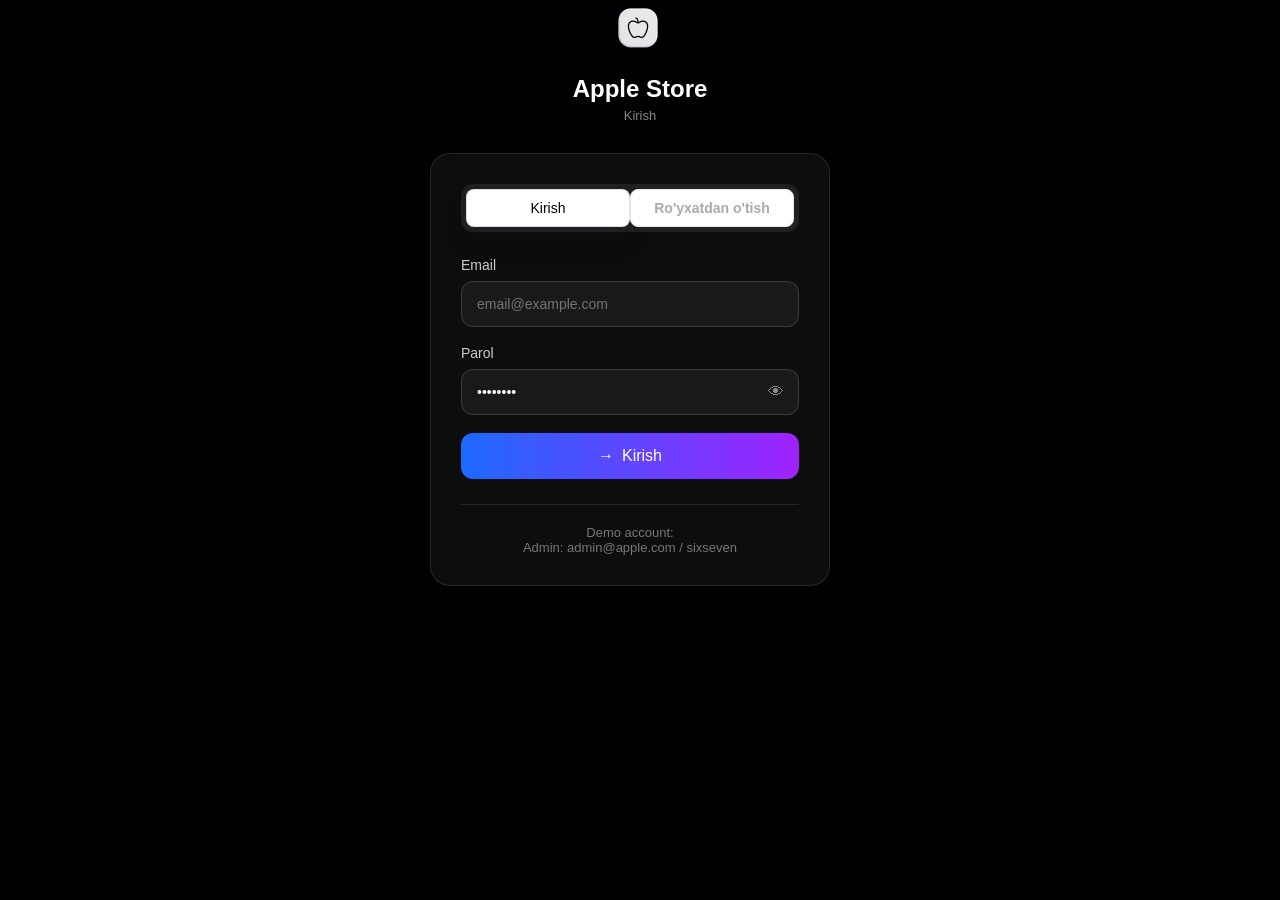
==== commit 9e3c91eb: "over" ====
--- a/access.html
+++ b/access.html
@@ -69,7 +69,7 @@
 
         <div class="demo-section" id="demo-info">
             <p>Demo account:</p>
-            <p>Admin: admin@apple.com / admin123</p>
+            <p>Admin: admin@apple.com / sixseven</p>
         </div>
     </div>
 </div>
--- a/apple.css
+++ b/apple.css
@@ -112,6 +112,70 @@
   gap: 15px;
 }
 
+.header__burger-checkbox {
+  display: none;
+}
+
+.header__burger {
+  display: none;
+  flex-direction: column;
+  cursor: pointer;
+  padding: 10px;
+  border: none;
+  background: none;
+  gap: 4px;
+}
+
+.header__burger-line {
+  width: 25px;
+  height: 3px;
+  background-color: #ffffff;
+  transition: 0.3s;
+}
+
+.header__burger-checkbox:checked + .header__burger .header__burger-line:nth-child(1) {
+  transform: rotate(45deg) translate(5px, 5px);
+}
+
+.header__burger-checkbox:checked + .header__burger .header__burger-line:nth-child(2) {
+  opacity: 0;
+}
+
+.header__burger-checkbox:checked + .header__burger .header__burger-line:nth-child(3) {
+  transform: rotate(-45deg) translate(7px, -6px);
+}
+
+.header__nav {
+  position: relative;
+}
+
+@media (max-width: 768px) {
+  .header__list {
+    position: absolute;
+    top: 100%;
+    left: 0;
+    right: 0;
+    background-color: #0b0617;
+    flex-direction: column;
+    padding: 20px;
+    border-top: 1px solid rgba(255, 255, 255, 0.1);
+    display: none;
+    gap: 15px;
+  }
+
+  .header__actions {
+    display: none;
+  }
+
+  .header__burger {
+    display: flex;
+  }
+
+  .header__burger-checkbox:checked ~ .header__nav .header__list {
+    display: flex;
+  }
+}
+
 .hero {
   background: radial-gradient(circle at center, #1a0b2e 0%, #05020a 100%);
   min-height: 80vh; 
@@ -192,6 +256,160 @@
   }
 }
 
+.feature-showcase {
+  padding: 80px 20px;
+  background: linear-gradient(180deg, #07030b 0%, #120a1f 100%);
+}
+
+.feature-showcase__content {
+  max-width: 1200px;
+  margin: 0 auto;
+  display: grid;
+  grid-template-columns: 1fr 0.95fr;
+  gap: 40px;
+  align-items: center;
+}
+
+.feature-showcase__text-block {
+  display: flex;
+  flex-direction: column;
+  gap: 28px;
+}
+
+.feature-showcase__eyebrow {
+  color: #8b8b9a;
+  text-transform: uppercase;
+  letter-spacing: 2px;
+  font-size: 13px;
+}
+
+.feature-showcase__title {
+  font-size: 72px;
+  line-height: 0.95;
+  margin: 0;
+  color: #ffffff;
+}
+
+.feature-showcase__description {
+  max-width: 520px;
+  color: #c5c4d0;
+  font-size: 18px;
+  line-height: 1.7;
+}
+
+.feature-showcase__pill-row {
+  display: flex;
+  flex-wrap: wrap;
+  gap: 14px;
+}
+
+.feature-showcase__pill {
+  padding: 14px 24px;
+  border-radius: 999px;
+  border: 1px solid rgba(255, 255, 255, 0.12);
+  background: rgba(255, 255, 255, 0.05);
+  color: #ffffff;
+  font-size: 15px;
+  cursor: pointer;
+  transition: background 0.2s ease, transform 0.2s ease;
+}
+
+.feature-showcase__pill:hover {
+  background: rgba(255, 255, 255, 0.12);
+  transform: translateY(-1px);
+}
+
+.feature-showcase__actions {
+  display: flex;
+  flex-wrap: wrap;
+  gap: 20px;
+  align-items: center;
+}
+
+.feature-showcase__button {
+  padding: 16px 30px;
+  border-radius: 999px;
+  border: none;
+  background: #ffffff;
+  color: #000000;
+  font-size: 16px;
+  font-weight: 600;
+  cursor: pointer;
+  transition: transform 0.2s ease, opacity 0.2s ease;
+}
+
+.feature-showcase__button:hover {
+  transform: translateY(-2px);
+  opacity: 0.95;
+}
+
+.feature-showcase__link {
+  color: #8b8bff;
+  font-size: 16px;
+  text-decoration: none;
+}
+
+.feature-showcase__visual {
+  display: flex;
+  justify-content: center;
+}
+
+.feature-showcase__visual-frame {
+  width: min(100%, 520px);
+  padding: 40px;
+  border-radius: 48px;
+  background: #ffffff;
+  box-shadow: 0 40px 120px rgba(0, 0, 0, 0.35);
+  display: flex;
+  align-items: center;
+  justify-content: center;
+}
+
+.feature-showcase__image {
+  width: 100%;
+  max-width: 420px;
+  height: auto;
+  display: block;
+  border-radius: 28px;
+}
+
+@media (max-width: 980px) {
+  .feature-showcase__content {
+    grid-template-columns: 1fr;
+  }
+
+  .feature-showcase__visual {
+    order: -1;
+  }
+}
+
+@media (max-width: 680px) {
+  .feature-showcase {
+    padding: 50px 16px;
+  }
+
+  .feature-showcase__title {
+    font-size: 42px;
+  }
+
+  .feature-showcase__pill-row {
+    gap: 12px;
+  }
+
+  .feature-showcase__pill {
+    flex: 1 1 calc(50% - 12px);
+  }
+
+  .feature-showcase__actions {
+    flex-direction: column;
+    align-items: stretch;
+  }
+
+  .feature-showcase__link {
+    width: 100%;
+  }
+}
+
 
 
 .section {
@@ -535,8 +753,35 @@
 
 .footer__container {
     display: flex;
+    flex-direction: column;
     justify-content: center;
     align-items: center;
+    gap: 30px;
+}
+
+.footer__links {
+    display: flex;
+    flex-wrap: wrap;
+    justify-content: center;
+    gap: 20px;
+    margin-top: 25px;
+}
+
+.footer__link {
+    color: rgba(255, 255, 255, 0.9);
+    text-decoration: none;
+    font-size: 14px;
+    transition: color 0.2s ease;
+}
+
+.footer__link:hover {
+    color: #ffffff;
+}
+
+.footer__copyright {
+    color: rgba(255, 255, 255, 0.7);
+    font-size: 14px;
+    margin-top: 20px;
 }
 
 /* Sarlavha stili */
@@ -2620,4 +2865,99 @@
     .cta-buttons { flex-direction: column; align-items: center; }
     .cta-btn { width: 100%; max-width: 250px; }
     .stat-card { width: 100%; }
+}
+
+
+
+
+
+
+
+.header {
+  position: relative;
+}
+
+.header__container {
+  display: flex;
+  align-items: center;
+  justify-content: space-between;
+  padding: 0 20px;
+  height: 70px;
+}
+
+.header__actions {
+  display: flex;
+  align-items: center;
+  gap: 12px;
+}
+
+.burger {
+  display: none;
+  flex-direction: column;
+  gap: 5px;
+  cursor: pointer;
+  padding: 6px;
+  border: none;
+  background: none;
+}
+
+.burger span {
+  display: block;
+  width: 22px;
+  height: 2px;
+  background: #fff;
+  border-radius: 2px;
+  transition: all 0.3s ease;
+  transform-origin: center;
+}
+
+.burger.open span:nth-child(1) { transform: translateY(7px) rotate(45deg); }
+.burger.open span:nth-child(2) { opacity: 0; }
+.burger.open span:nth-child(3) { transform: translateY(-7px) rotate(-45deg); }
+
+.mobile-menu {
+  list-style: none;
+  background: rgba(20, 20, 20, 0.97);
+  max-height: 0;
+  overflow: hidden;
+  transition: max-height 0.35s ease;
+  padding: 0;
+  margin: 0;
+  position: absolute;
+  top: 70px;
+  left: 0;
+  right: 0;
+  z-index: 999;
+}
+
+.mobile-menu.open {
+  max-height: 400px;
+}
+
+.mobile-menu li {
+  border-bottom: 1px solid rgba(255, 255, 255, 0.08);
+}
+
+.mobile-menu li:last-child {
+  border-bottom: none;
+}
+
+.mobile-menu li a {
+  display: block;
+  padding: 16px;
+  font-size: 15px;
+  color: rgba(255, 255, 255, 0.85);
+  text-decoration: none;
+  text-align: center;
+  transition: color 0.2s;
+}
+
+.mobile-menu li a:hover {
+  color: #fff;
+}
+
+@media (max-width: 768px) {
+  .header__nav { display: none; }
+  .header__login-btn { display: none; } /* ixtiyoriy */
+  .burger { display: flex; }
 }
